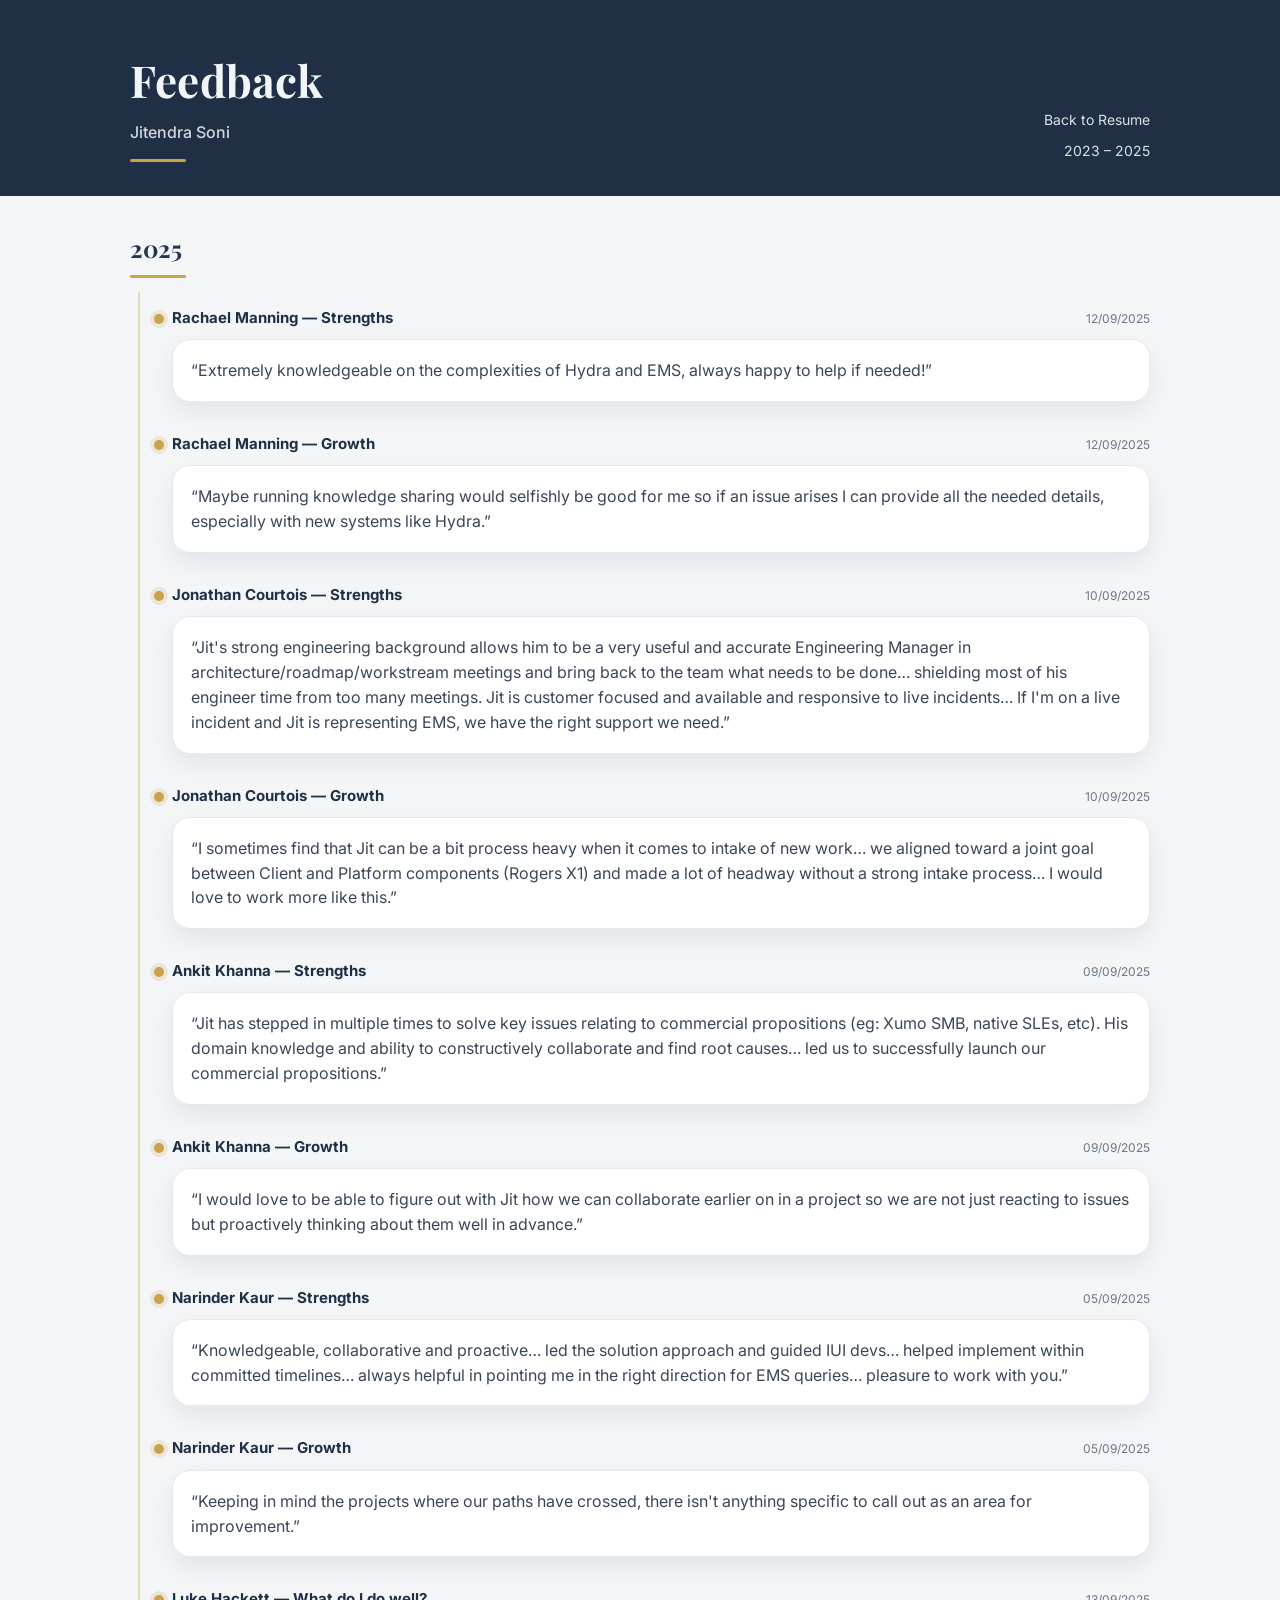
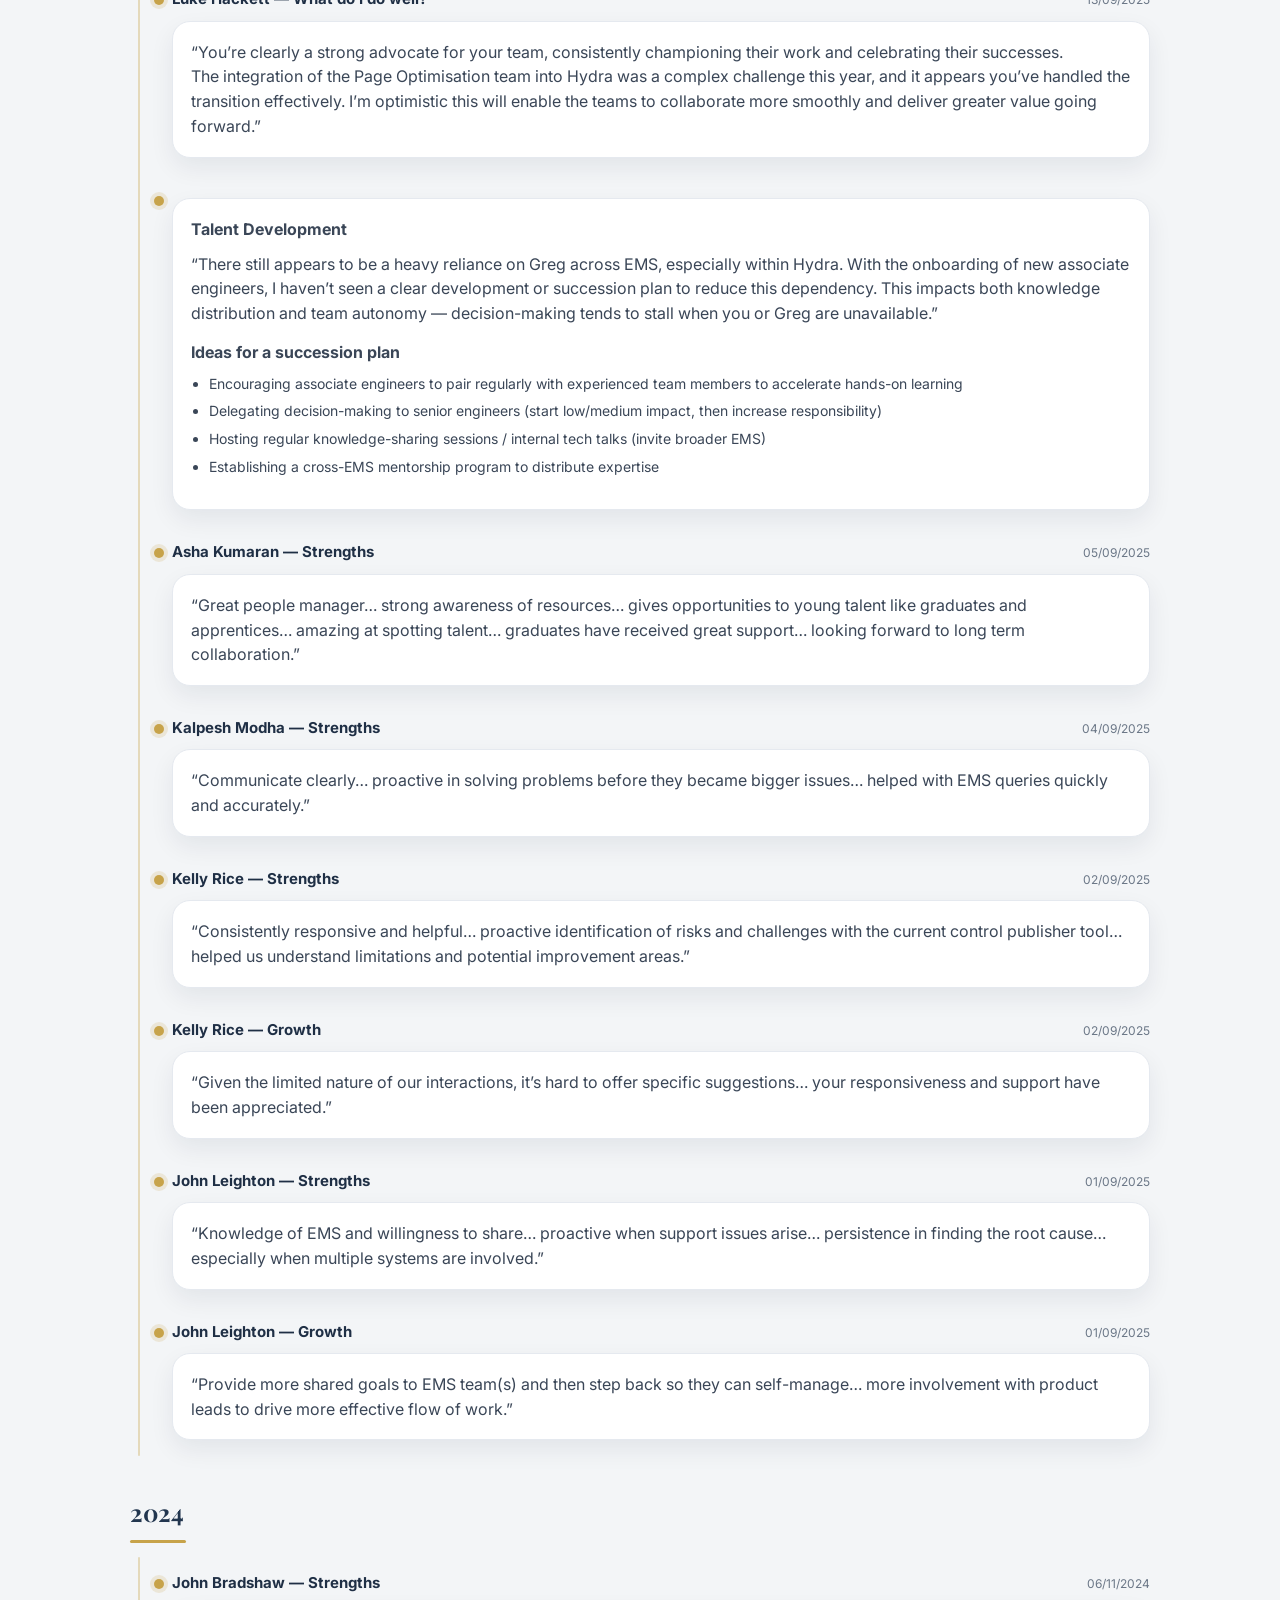
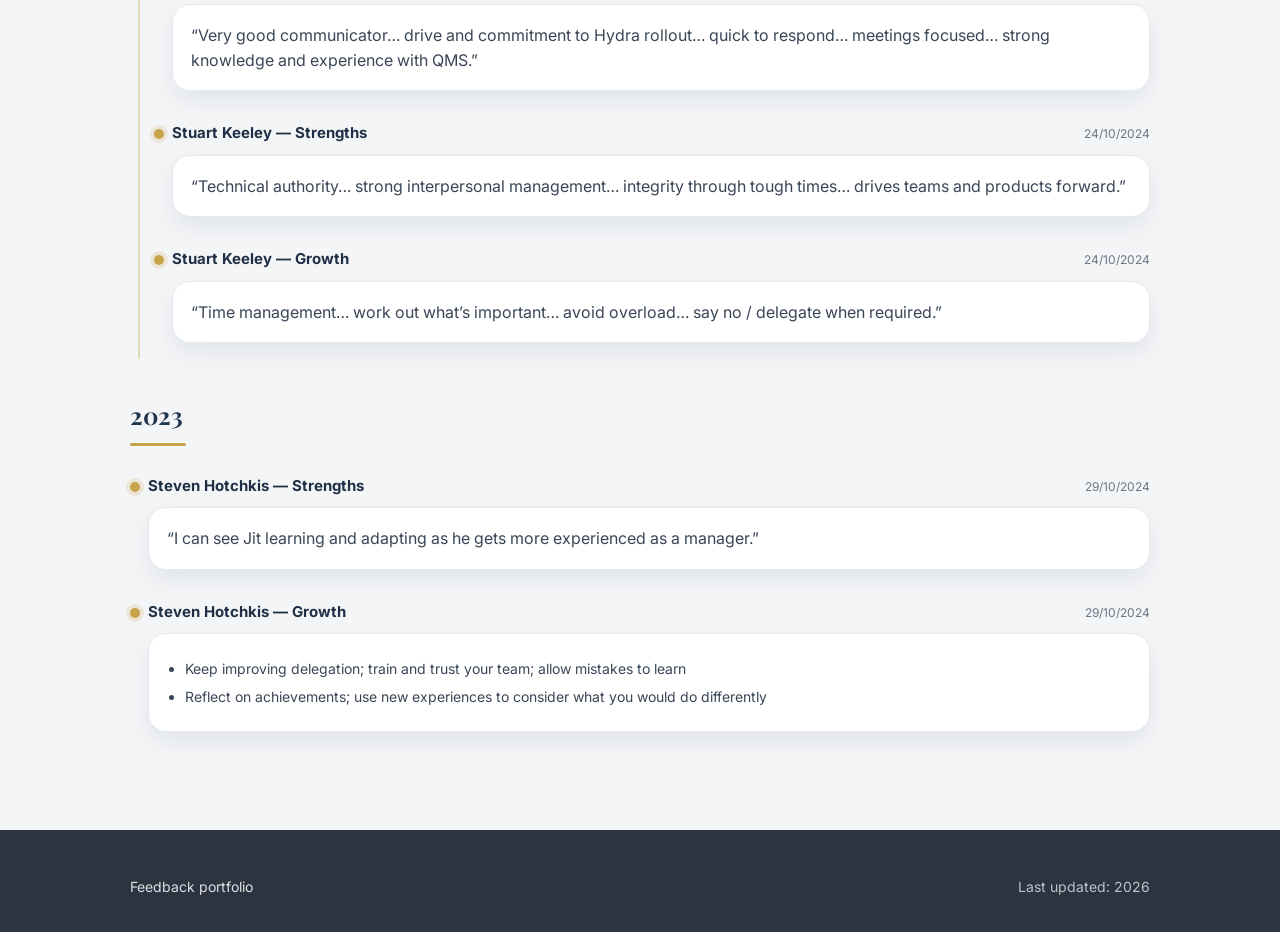
==== feedback.html @ 52304360 "added-feedbacks" ====
<!doctype html>
<html lang="en">
<head>
    <meta charset="UTF-8" />
    <meta name="viewport" content="width=device-width, initial-scale=1.0" />
    <title>Feedback — Jitendra Soni</title>

    <!-- Fonts (same as resume page) -->
    <link rel="preconnect" href="https://fonts.googleapis.com" />
    <link rel="preconnect" href="https://fonts.gstatic.com" crossorigin />
    <link
            href="https://fonts.googleapis.com/css2?family=Inter:wght@400;500;600;700&family=Playfair+Display:wght@600;700&display=swap"
            rel="stylesheet"
    />

    <link rel="stylesheet" href="./styles.css" />
</head>

<body>
<!-- Header -->
<header class="hero">
    <div class="container hero__inner">
        <div class="hero__title">
            <h1>Feedback</h1>
            <p class="hero__role">Jitendra Soni</p>
            <div class="accent-rule"></div>
        </div>

        <ul class="hero__meta">
            <li class="meta"><a href="./index.html">Back to Resume</a></li>
            <li class="meta">2023 – 2025</li>
        </ul>
    </div>
</header>

<main class="page">
    <div class="container">
        <!-- 2025 -->
        <section class="section">
            <div class="section__head">
                <h2>2025</h2>
                <div class="section__underline"></div>
            </div>

            <div class="timeline">

                <!-- Rachael Manning -->
                <article class="tl-item">
                    <div class="tl-marker"></div>
                    <div class="tl-content">
                        <div class="tl-row">
                            <h3>Rachael Manning — Strengths</h3>
                            <div class="tl-date">12/09/2025</div>
                        </div>

                        <div class="card" style="margin-top:10px;">
                            <p style="margin:0; color:#3a4657;">
                                “Extremely knowledgeable on the complexities of Hydra and EMS, always happy to help if needed!”
                            </p>
                        </div>
                    </div>
                </article>

                <article class="tl-item">
                    <div class="tl-marker"></div>
                    <div class="tl-content">
                        <div class="tl-row">
                            <h3>Rachael Manning — Growth</h3>
                            <div class="tl-date">12/09/2025</div>
                        </div>

                        <div class="card" style="margin-top:10px;">
                            <p style="margin:0; color:#3a4657;">
                                “Maybe running knowledge sharing would selfishly be good for me so if an issue arises I can provide all the needed details,
                                especially with new systems like Hydra.”
                            </p>
                        </div>
                    </div>
                </article>

                <!-- Jonathan Courtois -->
                <article class="tl-item">
                    <div class="tl-marker"></div>
                    <div class="tl-content">
                        <div class="tl-row">
                            <h3>Jonathan Courtois — Strengths</h3>
                            <div class="tl-date">10/09/2025</div>
                        </div>

                        <div class="card" style="margin-top:10px;">
                            <p style="margin:0; color:#3a4657;">
                                “Jit's strong engineering background allows him to be a very useful and accurate Engineering Manager in architecture/roadmap/workstream meetings
                                and bring back to the team what needs to be done… shielding most of his engineer time from too many meetings.
                                Jit is customer focused and available and responsive to live incidents… If I'm on a live incident and Jit is representing EMS,
                                we have the right support we need.”
                            </p>
                        </div>
                    </div>
                </article>

                <article class="tl-item">
                    <div class="tl-marker"></div>
                    <div class="tl-content">
                        <div class="tl-row">
                            <h3>Jonathan Courtois — Growth</h3>
                            <div class="tl-date">10/09/2025</div>
                        </div>

                        <div class="card" style="margin-top:10px;">
                            <p style="margin:0; color:#3a4657;">
                                “I sometimes find that Jit can be a bit process heavy when it comes to intake of new work…
                                we aligned toward a joint goal between Client and Platform components (Rogers X1) and made a lot of headway without a strong intake process…
                                I would love to work more like this.”
                            </p>
                        </div>
                    </div>
                </article>

                <!-- Ankit Khanna -->
                <article class="tl-item">
                    <div class="tl-marker"></div>
                    <div class="tl-content">
                        <div class="tl-row">
                            <h3>Ankit Khanna — Strengths</h3>
                            <div class="tl-date">09/09/2025</div>
                        </div>

                        <div class="card" style="margin-top:10px;">
                            <p style="margin:0; color:#3a4657;">
                                “Jit has stepped in multiple times to solve key issues relating to commercial propositions (eg: Xumo SMB, native SLEs, etc).
                                His domain knowledge and ability to constructively collaborate and find root causes… led us to successfully launch our commercial propositions.”
                            </p>
                        </div>
                    </div>
                </article>

                <article class="tl-item">
                    <div class="tl-marker"></div>
                    <div class="tl-content">
                        <div class="tl-row">
                            <h3>Ankit Khanna — Growth</h3>
                            <div class="tl-date">09/09/2025</div>
                        </div>

                        <div class="card" style="margin-top:10px;">
                            <p style="margin:0; color:#3a4657;">
                                “I would love to be able to figure out with Jit how we can collaborate earlier on in a project
                                so we are not just reacting to issues but proactively thinking about them well in advance.”
                            </p>
                        </div>
                    </div>
                </article>

                <!-- Narinder Kaur -->
                <article class="tl-item">
                    <div class="tl-marker"></div>
                    <div class="tl-content">
                        <div class="tl-row">
                            <h3>Narinder Kaur — Strengths</h3>
                            <div class="tl-date">05/09/2025</div>
                        </div>

                        <div class="card" style="margin-top:10px;">
                            <p style="margin:0; color:#3a4657;">
                                “Knowledgeable, collaborative and proactive… led the solution approach and guided IUI devs…
                                helped implement within committed timelines… always helpful in pointing me in the right direction for EMS queries…
                                pleasure to work with you.”
                            </p>
                        </div>
                    </div>
                </article>

                <article class="tl-item">
                    <div class="tl-marker"></div>
                    <div class="tl-content">
                        <div class="tl-row">
                            <h3>Narinder Kaur — Growth</h3>
                            <div class="tl-date">05/09/2025</div>
                        </div>

                        <div class="card" style="margin-top:10px;">
                            <p style="margin:0; color:#3a4657;">
                                “Keeping in mind the projects where our paths have crossed, there isn't anything specific to call out as an area for improvement.”
                            </p>
                        </div>
                    </div>
                </article>

                <!-- Luke Hackett - What do I do well -->
                <article class="tl-item">
                    <div class="tl-marker"></div>
                    <div class="tl-content">
                        <div class="tl-row">
                            <h3>Luke Hackett — What do I do well?</h3>
                            <div class="tl-date">13/09/2025</div>
                        </div>

                        <div class="card" style="margin-top:10px;">
                            <p style="margin:0; color:#3a4657;">
                                “You’re clearly a strong advocate for your team, consistently championing their work and celebrating their successes.
                                <br/>
                                The integration of the Page Optimisation team into Hydra was a complex challenge this year, and it appears you’ve handled
                                the transition effectively. I’m optimistic this will enable the teams to collaborate more smoothly and deliver greater value going forward.”
                            </p>
                        </div>
                    </div>
                </article>

                <!-- Luke Hackett - How can I get better -->
                <article class="tl-item">
                    <div class="tl-marker"></div>
                    <div class="tl-content">

                        <div class="card" style="margin-top:10px;">

                            <p style="margin:0 0 10px; color:#3a4657;"><strong>Talent Development</strong></p>
                            <p style="margin:0 0 14px; color:#3a4657;">
                                “There still appears to be a heavy reliance on Greg across EMS, especially within Hydra.
                                With the onboarding of new associate engineers, I haven’t seen a clear development or succession plan to reduce this dependency.
                                This impacts both knowledge distribution and team autonomy — decision-making tends to stall when you or Greg are unavailable.”
                            </p>

                            <p style="margin:0 0 8px; color:#3a4657;"><strong>Ideas for a succession plan</strong></p>
                            <ul class="bullets" style="margin-bottom:14px;">
                                <li>Encouraging associate engineers to pair regularly with experienced team members to accelerate hands-on learning</li>
                                <li>Delegating decision-making to senior engineers (start low/medium impact, then increase responsibility)</li>
                                <li>Hosting regular knowledge-sharing sessions / internal tech talks (invite broader EMS)</li>
                                <li>Establishing a cross-EMS mentorship program to distribute expertise</li>
                            </ul>
                        </div>
                    </div>
                </article>

                <!-- Asha Kumaran -->
                <article class="tl-item">
                    <div class="tl-marker"></div>
                    <div class="tl-content">
                        <div class="tl-row">
                            <h3>Asha Kumaran — Strengths</h3>
                            <div class="tl-date">05/09/2025</div>
                        </div>

                        <div class="card" style="margin-top:10px;">
                            <p style="margin:0; color:#3a4657;">
                                “Great people manager… strong awareness of resources… gives opportunities to young talent like graduates and apprentices…
                                amazing at spotting talent… graduates have received great support… looking forward to long term collaboration.”
                            </p>
                        </div>
                    </div>
                </article>

                <!-- Kalpesh Modha -->
                <article class="tl-item">
                    <div class="tl-marker"></div>
                    <div class="tl-content">
                        <div class="tl-row">
                            <h3>Kalpesh Modha — Strengths</h3>
                            <div class="tl-date">04/09/2025</div>
                        </div>

                        <div class="card" style="margin-top:10px;">
                            <p style="margin:0; color:#3a4657;">
                                “Communicate clearly… proactive in solving problems before they became bigger issues…
                                helped with EMS queries quickly and accurately.”
                            </p>
                        </div>
                    </div>
                </article>

                <!-- Kelly Rice -->
                <article class="tl-item">
                    <div class="tl-marker"></div>
                    <div class="tl-content">
                        <div class="tl-row">
                            <h3>Kelly Rice — Strengths</h3>
                            <div class="tl-date">02/09/2025</div>
                        </div>

                        <div class="card" style="margin-top:10px;">
                            <p style="margin:0; color:#3a4657;">
                                “Consistently responsive and helpful… proactive identification of risks and challenges with the current control publisher tool…
                                helped us understand limitations and potential improvement areas.”
                            </p>
                        </div>
                    </div>
                </article>

                <article class="tl-item">
                    <div class="tl-marker"></div>
                    <div class="tl-content">
                        <div class="tl-row">
                            <h3>Kelly Rice — Growth</h3>
                            <div class="tl-date">02/09/2025</div>
                        </div>

                        <div class="card" style="margin-top:10px;">
                            <p style="margin:0; color:#3a4657;">
                                “Given the limited nature of our interactions, it’s hard to offer specific suggestions… your responsiveness and support have been appreciated.”
                            </p>
                        </div>
                    </div>
                </article>

                <!-- John Leighton -->
                <article class="tl-item">
                    <div class="tl-marker"></div>
                    <div class="tl-content">
                        <div class="tl-row">
                            <h3>John Leighton — Strengths</h3>
                            <div class="tl-date">01/09/2025</div>
                        </div>

                        <div class="card" style="margin-top:10px;">
                            <p style="margin:0; color:#3a4657;">
                                “Knowledge of EMS and willingness to share… proactive when support issues arise…
                                persistence in finding the root cause… especially when multiple systems are involved.”
                            </p>
                        </div>
                    </div>
                </article>

                <article class="tl-item">
                    <div class="tl-marker"></div>
                    <div class="tl-content">
                        <div class="tl-row">
                            <h3>John Leighton — Growth</h3>
                            <div class="tl-date">01/09/2025</div>
                        </div>

                        <div class="card" style="margin-top:10px;">
                            <p style="margin:0; color:#3a4657;">
                                “Provide more shared goals to EMS team(s) and then step back so they can self-manage…
                                more involvement with product leads to drive more effective flow of work.”
                            </p>
                        </div>
                    </div>
                </article>

            </div>
        </section>

        <!-- 2024 -->
        <section class="section">
            <div class="section__head">
                <h2>2024</h2>
                <div class="section__underline"></div>
            </div>

            <div class="timeline">

                <!-- John Bradshaw -->
                <article class="tl-item">
                    <div class="tl-marker"></div>
                    <div class="tl-content">
                        <div class="tl-row">
                            <h3>John Bradshaw — Strengths</h3>
                            <div class="tl-date">06/11/2024</div>
                        </div>

                        <div class="card" style="margin-top:10px;">
                            <p style="margin:0; color:#3a4657;">
                                “Very good communicator… drive and commitment to Hydra rollout… quick to respond…
                                meetings focused… strong knowledge and experience with QMS.”
                            </p>
                        </div>
                    </div>
                </article>

                <!-- Stuart Keeley -->
                <article class="tl-item">
                    <div class="tl-marker"></div>
                    <div class="tl-content">
                        <div class="tl-row">
                            <h3>Stuart Keeley — Strengths</h3>
                            <div class="tl-date">24/10/2024</div>
                        </div>

                        <div class="card" style="margin-top:10px;">
                            <p style="margin:0; color:#3a4657;">
                                “Technical authority… strong interpersonal management… integrity through tough times… drives teams and products forward.”
                            </p>
                        </div>
                    </div>
                </article>

                <article class="tl-item">
                    <div class="tl-marker"></div>
                    <div class="tl-content">
                        <div class="tl-row">
                            <h3>Stuart Keeley — Growth</h3>
                            <div class="tl-date">24/10/2024</div>
                        </div>

                        <div class="card" style="margin-top:10px;">
                            <p style="margin:0; color:#3a4657;">
                                “Time management… work out what’s important… avoid overload… say no / delegate when required.”
                            </p>
                        </div>
                    </div>
                </article>

            </div>
        </section>

        <!-- 2023 -->
        <section class="section">
            <div class="section__head">
                <h2>2023</h2>
                <div class="section__underline"></div>
            </div>

                <article class="tl-item">
                    <div class="tl-marker"></div>
                    <div class="tl-content">
                        <div class="tl-row">
                            <h3>Steven Hotchkis — Strengths</h3>
                            <div class="tl-date">29/10/2024</div>
                        </div>

                        <div class="card" style="margin-top:10px;">
                            <p style="margin:0; color:#3a4657;">
                                “I can see Jit learning and adapting as he gets more experienced as a manager.”
                            </p>
                        </div>
                    </div>
                </article>

                <article class="tl-item">
                    <div class="tl-marker"></div>
                    <div class="tl-content">
                        <div class="tl-row">
                            <h3>Steven Hotchkis — Growth</h3>
                            <div class="tl-date">29/10/2024</div>
                        </div>

                        <div class="card" style="margin-top:10px;">
                            <ul class="bullets" style="margin:0;">
                                <li>Keep improving delegation; train and trust your team; allow mistakes to learn</li>
                                <li>Reflect on achievements; use new experiences to consider what you would do differently</li>
                            </ul>
                        </div>
                    </div>
                </article>

            </div>
        </section>

    </div>
</main>

<footer class="footer">
    <div class="container footer__inner">
        <div>Feedback portfolio</div>
        <div class="footer__muted">Last updated: 2026</div>
    </div>
</footer>
</body>
</html>
---- styles.css ----
/* ----------------------------
   Theme (match screenshot vibe)
----------------------------- */
:root{
  --navy: #1f2f45;        /* header */
  --navy-2: #22364f;
  --gold: #c7a34a;        /* accent */
  --gold-2: #b8913f;

  --bg: #f3f5f7;          /* page background */
  --card: #ffffff;
  --text: #1a2433;
  --muted: #6b7787;
  --border: #e5e9ef;
  --shadow: 0 10px 24px rgba(20, 35, 55, 0.07);

  --radius: 14px;
  --radius-2: 18px;

  --max: 1020px;
}

*{ box-sizing: border-box; }
html, body{ height: 100%; }

body{
  margin: 0;
  font-family: Inter, system-ui, -apple-system, Segoe UI, Roboto, Arial, sans-serif;
  color: var(--text);
  background: var(--bg);
  line-height: 1.55;
}

a{ color: inherit; text-decoration: none; }
a:hover{ text-decoration: underline; }

.container{
  width: min(var(--max), calc(100% - 40px));
  margin: 0 auto;
}

/* ----------------------------
   Header
----------------------------- */
.hero{
  background: var(--navy);
  color: #f2f5f8;
  padding: 46px 0 34px;
}

.hero__inner{
  display: grid;
  grid-template-columns: 1fr auto;
  gap: 28px;
  align-items: end;
}

.hero__title h1{
  margin: 0 0 6px;
  font-family: "Playfair Display", serif;
  font-weight: 700;
  letter-spacing: 0.2px;
  font-size: clamp(32px, 4vw, 44px);
}

.hero__role{
  margin: 0;
  font-weight: 500;
  color: rgba(242,245,248,0.85);
}

.accent-rule{
  margin-top: 14px;
  width: 56px;
  height: 3px;
  border-radius: 999px;
  background: var(--gold);
}

.hero__meta{
  list-style: none;
  padding: 0;
  margin: 0;
  display: grid;
  gap: 10px;
  font-size: 14px;
  justify-items: end;
}

.meta{
  display: inline-flex;
  align-items: center;
  gap: 10px;
  color: rgba(242,245,248,0.9);
}

.meta__icon{
  width: 18px;
  height: 18px;
  display: inline-flex;
  align-items: center;
  justify-content: center;
  opacity: 0.95;
}

.meta__icon svg{
  width: 18px;
  height: 18px;
  fill: rgba(242,245,248,0.9);
}

/* ----------------------------
   Page + sections
----------------------------- */
.page{
  padding: 34px 0 44px;
}

.section{
  margin: 0 0 38px;
}

.section__head{
  margin: 0 0 14px;
}

.section__head h2{
  font-family: "Playfair Display", serif;
  font-size: 24px;
  margin: 0 0 8px;
  color: var(--navy-2);
}

.section__underline{
  width: 56px;
  height: 3px;
  border-radius: 999px;
  background: var(--gold);
}

/* ----------------------------
   Cards in sections
----------------------------- */
.card{
  background: var(--card);
  border: 1px solid var(--border);
  border-radius: var(--radius-2);
  box-shadow: var(--shadow);
  padding: 18px 18px;
}

.card--profile{
  padding: 20px;
}

.card__title{
  margin: 0 0 12px;
  font-size: 14px;
  text-transform: uppercase;
  letter-spacing: .08em;
  color: var(--navy-2);
}

.prose p{
  margin: 0 0 12px;
  color: #2a3444;
}
.prose p:last-child{ margin-bottom: 0; }

.profile__highlights{
  display: grid;
  grid-template-columns: 1fr 1fr;
  gap: 12px 18px;
  margin-top: 16px;
}

.highlight{
  background: #f7f8fa;
  border: 1px solid #eef1f5;
  border-radius: 12px;
  padding: 12px 12px;
  display: flex;
  gap: 10px;
  align-items: flex-start;
  color: #344154;
}

.dot{
  width: 8px;
  height: 8px;
  background: var(--gold);
  border-radius: 999px;
  margin-top: 6px;
  flex: 0 0 auto;
}

.subhead{
  font-weight: 700;
  letter-spacing: .08em;
  font-size: 12px;
  color: var(--navy-2);
  margin: 10px 0 8px;
}

/* ----------------------------
   Timeline (matches left line + dots)
----------------------------- */
.timeline{
  position: relative;
  padding-left: 24px;
  margin-top: 6px;
}

.timeline::before{
  content: "";
  position: absolute;
  left: 8px;
  top: 0;
  bottom: 0;
  width: 2px;
  background: rgba(199,163,74,0.35);
  border-radius: 999px;
}

.tl-item{
  position: relative;
  padding: 14px 0 16px;
}

.tl-marker{
  position: absolute;
  left: 0px;
  top: 22px;
  width: 10px;
  height: 10px;
  border-radius: 999px;
  background: var(--gold);
  box-shadow: 0 0 0 4px rgba(199,163,74,0.18);
}

.tl-content{
  padding-left: 18px;
}

.tl-row{
  display: grid;
  grid-template-columns: 1fr auto;
  gap: 12px;
  align-items: baseline;
}

.tl-row h3{
  margin: 0;
  font-size: 15px;
  color: #1f2f45;
}

.tl-date{
  font-size: 12px;
  color: var(--muted);
  white-space: nowrap;
}

.tl-desc{
  margin: 8px 0 10px;
  color: #3a4657;
  font-size: 14px;
}

.bullets{
  margin: 0;
  padding-left: 18px;
  color: #3a4657;
  font-size: 14px;
}

.bullets li{ margin: 6px 0; }

.timeline--compact .tl-item{
  padding: 12px 0 14px;
}

/* ----------------------------
   Skills pills
----------------------------- */
.grid-2{
  display: grid;
  grid-template-columns: 1fr 1fr;
  gap: 18px;
}

.pills{
  display: flex;
  flex-wrap: wrap;
  gap: 10px;
}

.pill{
  display: inline-flex;
  align-items: center;
  padding: 7px 10px;
  border-radius: 999px;
  background: rgba(199,163,74,0.18);
  border: 1px solid rgba(199,163,74,0.25);
  color: #57431a;
  font-size: 12px;
  font-weight: 600;
}

.pills--light .pill{
  background: #fbfbfc;
  border: 1px solid var(--border);
  color: #425065;
  font-weight: 600;
}

.pill--outline{
  background: transparent !important;
}

/* ----------------------------
   Education / Awards mini header
----------------------------- */
.minihead{
  display: flex;
  align-items: center;
  gap: 10px;
  margin-bottom: 10px;
}

.minihead__icon{
  width: 34px;
  height: 34px;
  border-radius: 12px;
  background: #f7f8fa;
  border: 1px solid #eef1f5;
  display: inline-flex;
  align-items: center;
  justify-content: center;
}

.minihead__icon svg{
  width: 18px;
  height: 18px;
  fill: var(--navy-2);
  opacity: 0.9;
}

.minihead__label{
  font-size: 12px;
  letter-spacing: .08em;
  font-weight: 800;
  text-transform: uppercase;
  color: var(--navy-2);
}

.kv__k{
  font-weight: 700;
  color: #1f2f45;
  margin: 4px 0;
}

.kv__v{
  color: var(--muted);
  font-size: 13px;
  margin: 2px 0;
}

/* ----------------------------
   Certifications bar
----------------------------- */
.card--certs{
  margin-top: 18px;
}

/* ----------------------------
   Footer (dark band)
----------------------------- */
.footer{
  background: #2b3440;
  color: rgba(255,255,255,0.85);
  /* Match header band size more closely */
  padding: 46px 0 34px;
}

.footer__inner{
  display: flex;
  align-items: center;
  justify-content: space-between;
  gap: 12px;
  /* Align with header meta sizing */
  font-size: 14px;
}

.footer__muted{
  color: rgba(255,255,255,0.7);
}

@media (max-width: 860px){
  .hero__inner{
    grid-template-columns: 1fr;
    align-items: start;
  }
  .hero__meta{
    justify-items: start;
  }
  .profile__highlights{
    grid-template-columns: 1fr;
  }
  .grid-2{
    grid-template-columns: 1fr;
  }
  .tl-row{
    grid-template-columns: 1fr;
  }
  .tl-date{
    white-space: normal;
  }

  .footer__inner{
    flex-direction: column;
    align-items: flex-start;
  }
}

@media print{
  body{ background: white; }
  .hero{ padding: 22px 0; }
  /* Keep footer proportional in print as well */
  .footer{ padding: 22px 0; }
  .card{ box-shadow: none; }
  a{ text-decoration: none; }
}
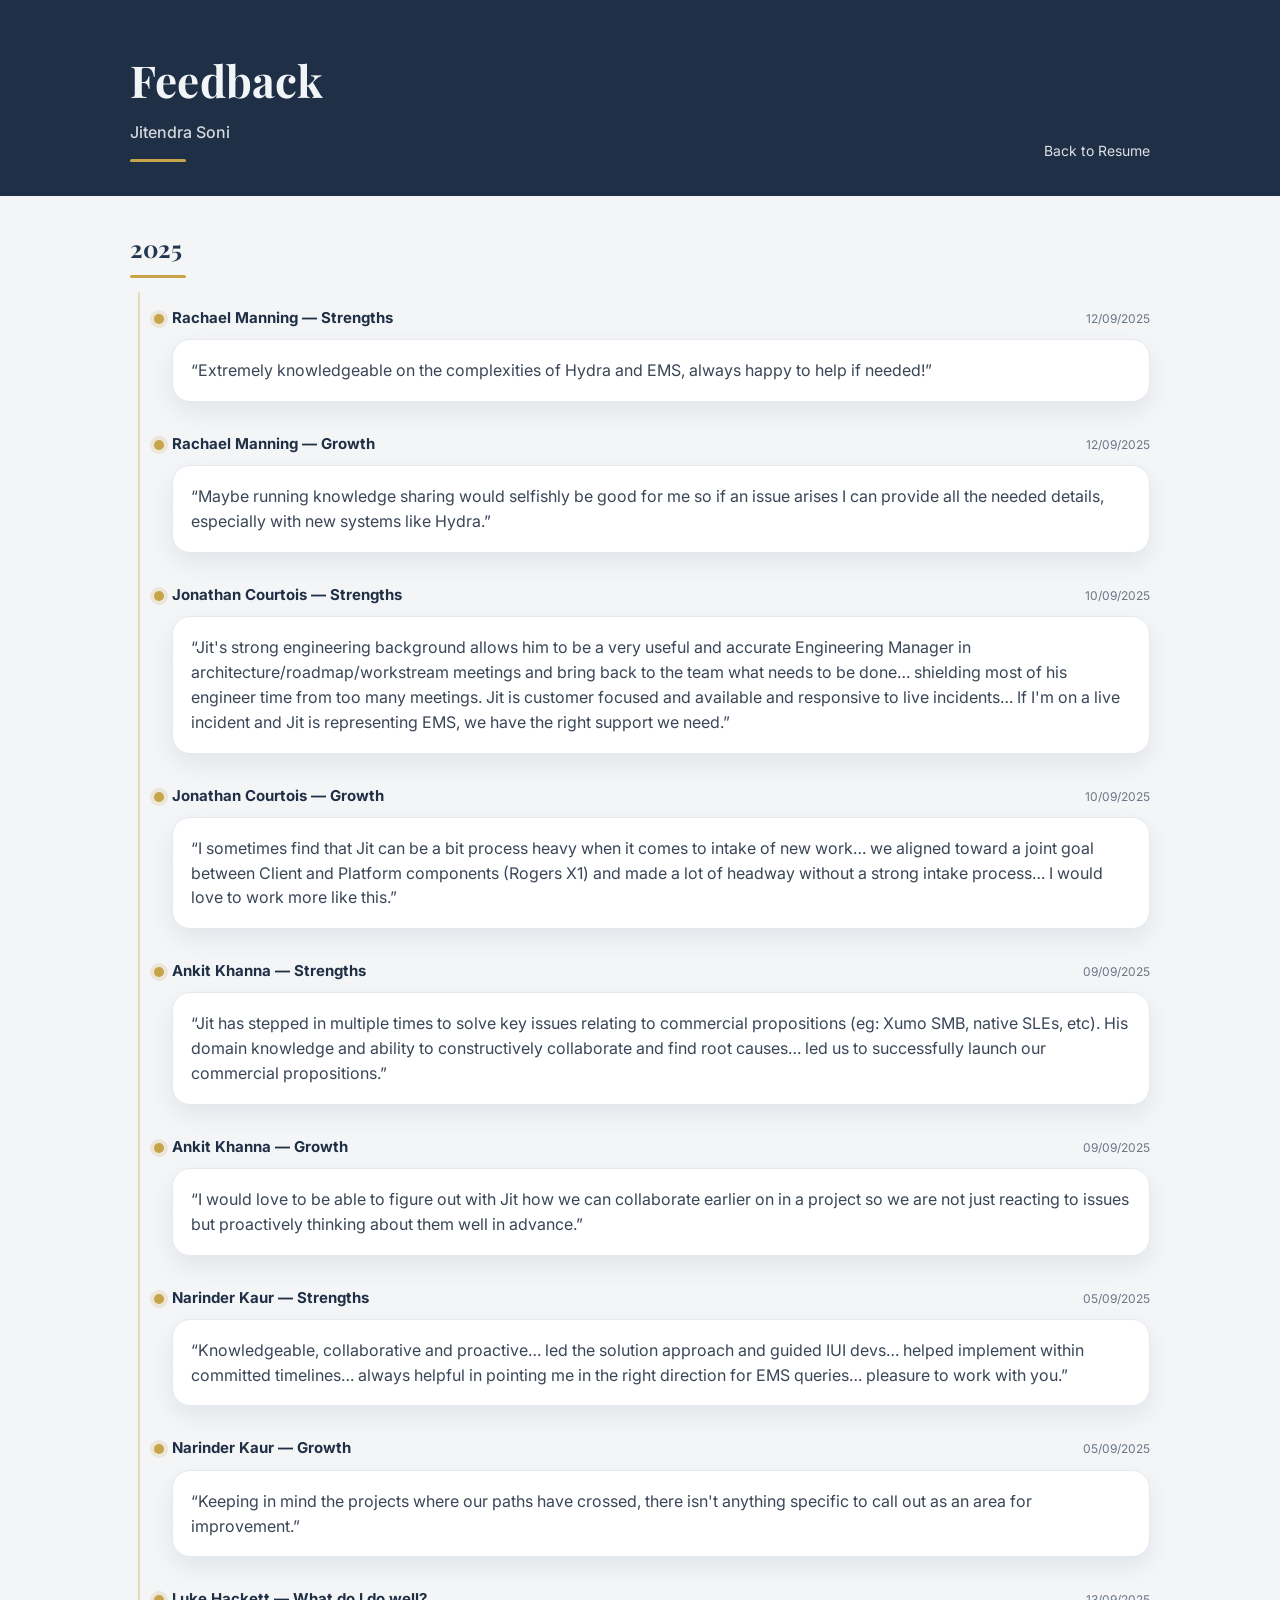
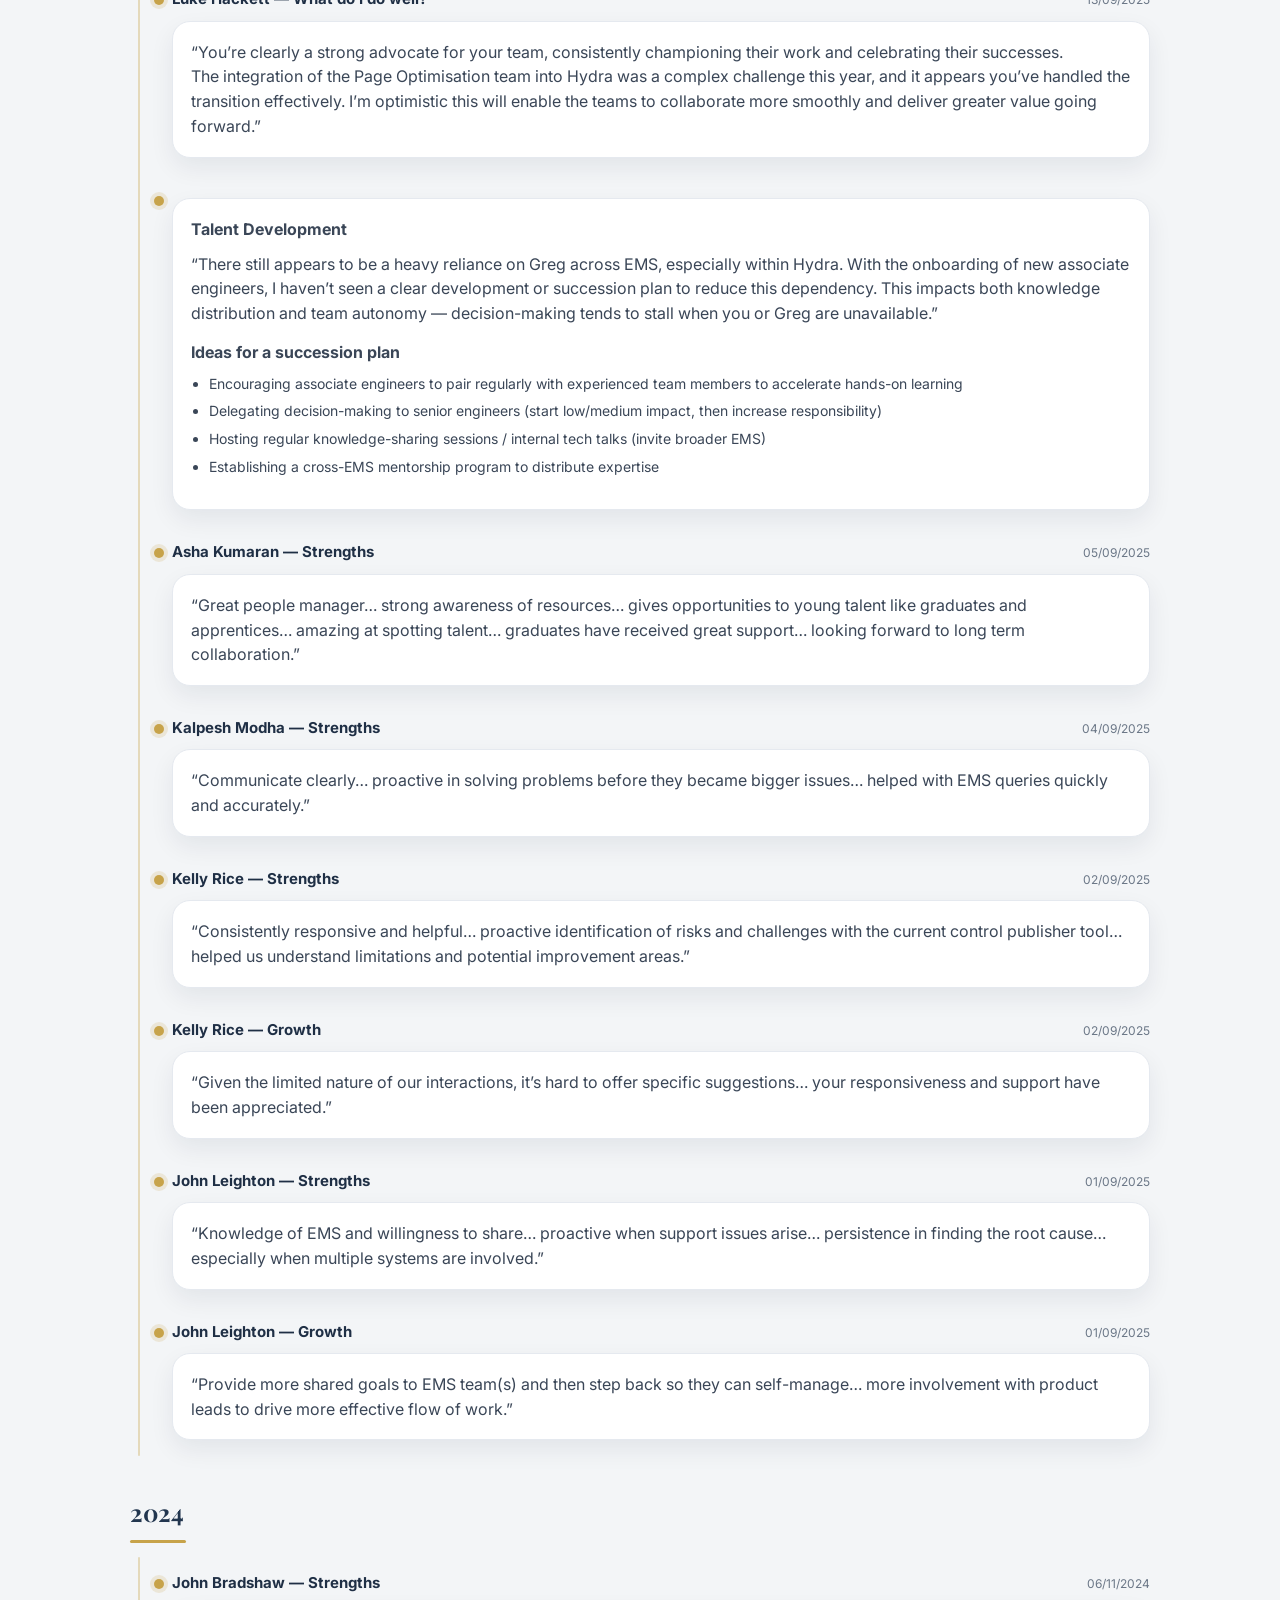
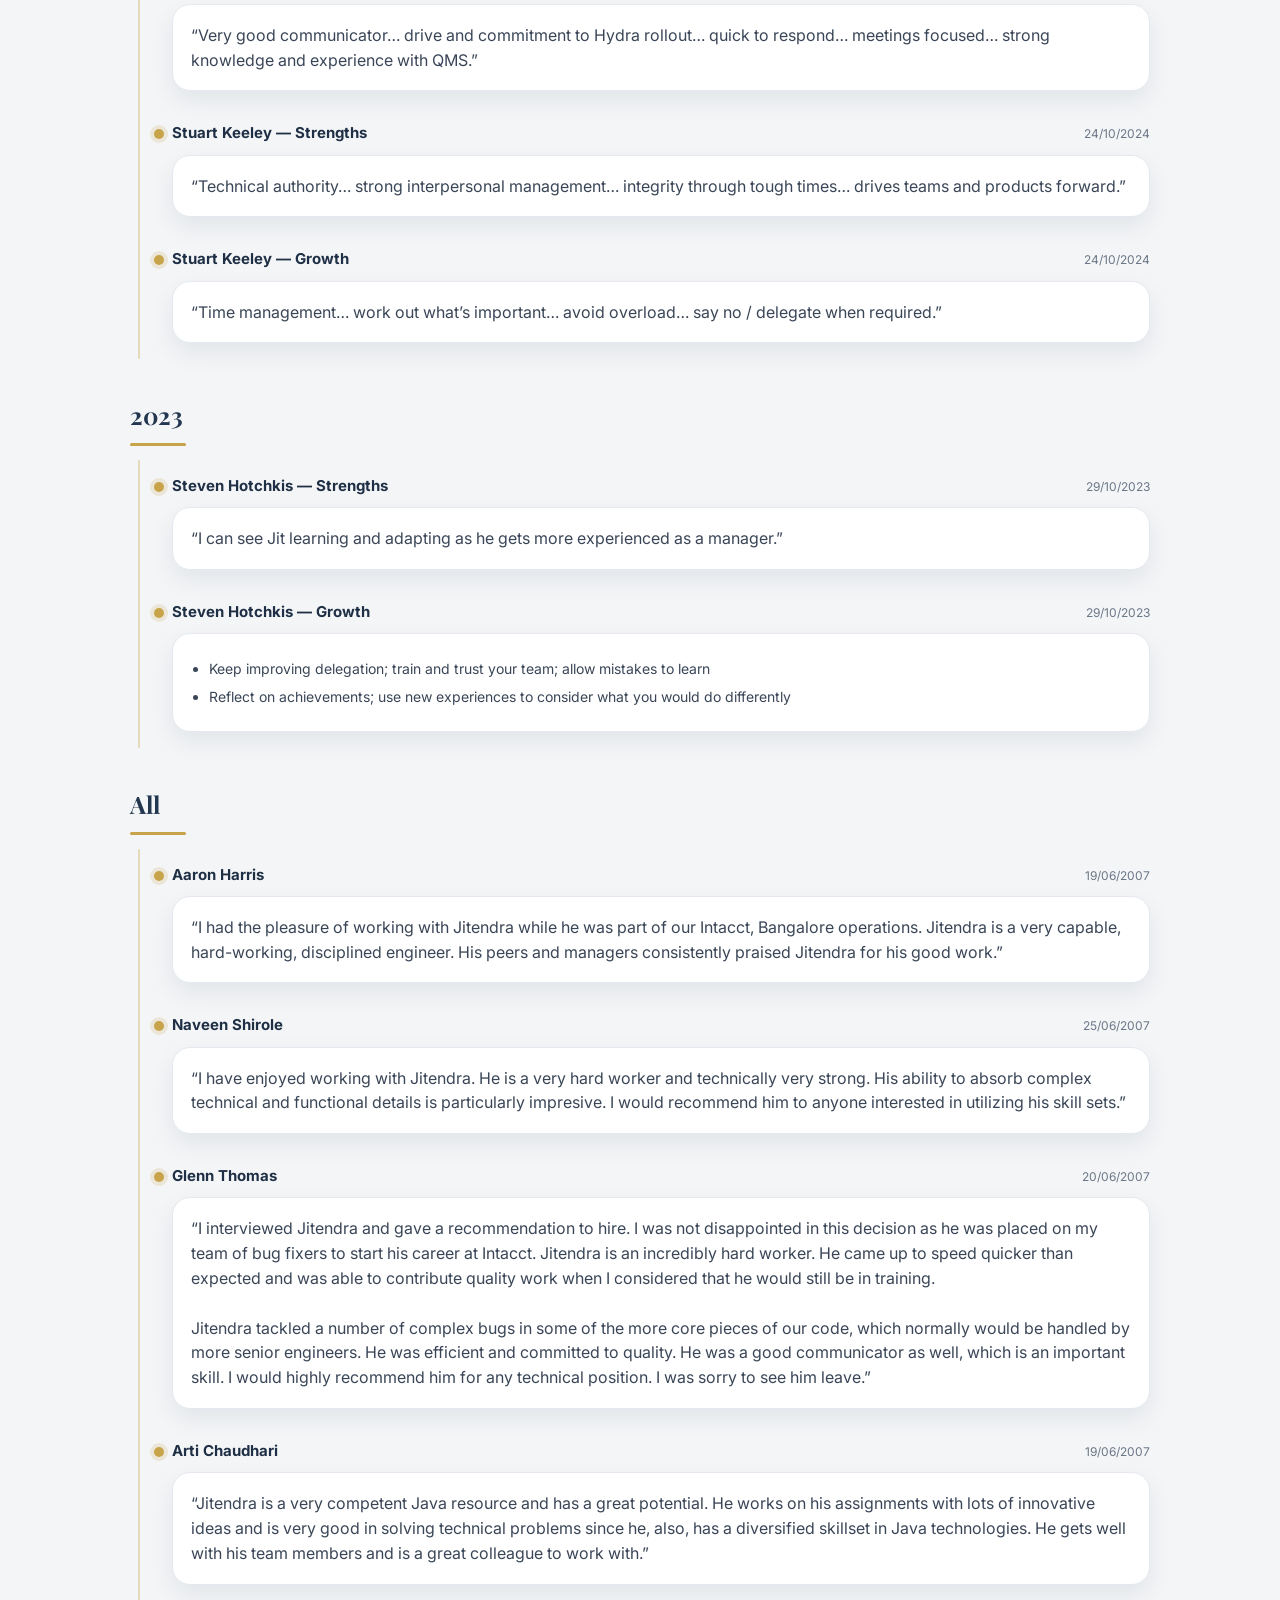
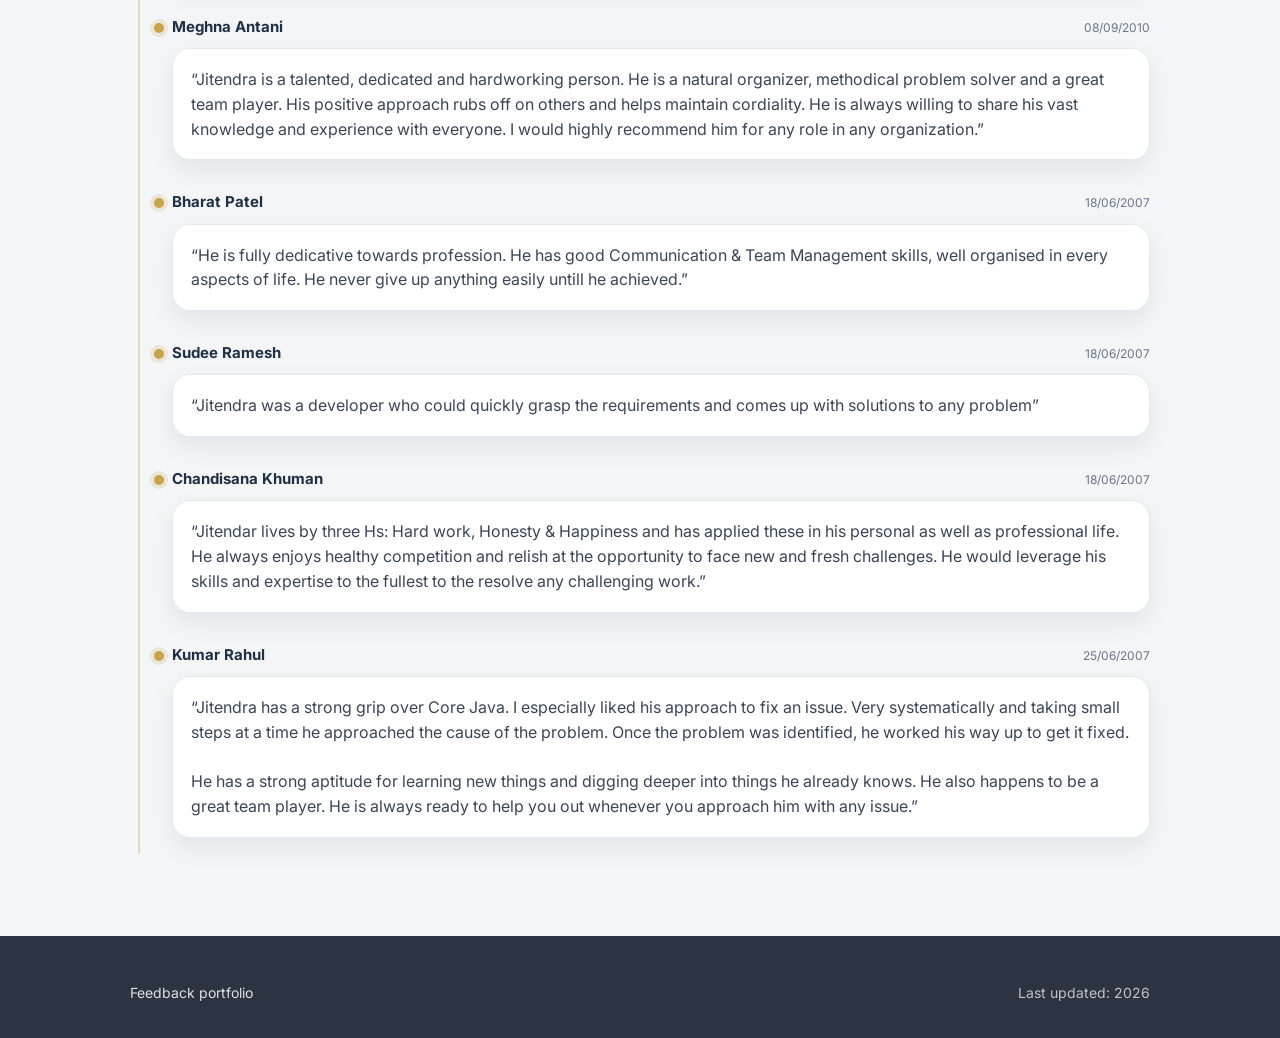
==== commit a9a6f3ab: "updated feedbacks, added windfinder" ====
--- a/feedback.html
+++ b/feedback.html
@@ -28,7 +28,6 @@
 
         <ul class="hero__meta">
             <li class="meta"><a href="./index.html">Back to Resume</a></li>
-            <li class="meta">2023 – 2025</li>
         </ul>
     </div>
 </header>
@@ -409,12 +408,13 @@
                 <div class="section__underline"></div>
             </div>
 
+            <div class="timeline">
                 <article class="tl-item">
                     <div class="tl-marker"></div>
                     <div class="tl-content">
                         <div class="tl-row">
                             <h3>Steven Hotchkis — Strengths</h3>
-                            <div class="tl-date">29/10/2024</div>
+                            <div class="tl-date">29/10/2023</div>
                         </div>
 
                         <div class="card" style="margin-top:10px;">
@@ -430,7 +430,7 @@
                     <div class="tl-content">
                         <div class="tl-row">
                             <h3>Steven Hotchkis — Growth</h3>
-                            <div class="tl-date">29/10/2024</div>
+                            <div class="tl-date">29/10/2023</div>
                         </div>
 
                         <div class="card" style="margin-top:10px;">
@@ -438,6 +438,156 @@
                                 <li>Keep improving delegation; train and trust your team; allow mistakes to learn</li>
                                 <li>Reflect on achievements; use new experiences to consider what you would do differently</li>
                             </ul>
+                        </div>
+                    </div>
+                </article>
+            </div>
+        </section>
+
+        <!-- All -->
+        <section class="section">
+            <div class="section__head">
+                <h2>All</h2>
+                <div class="section__underline"></div>
+            </div>
+
+            <div class="timeline">
+
+                <article class="tl-item">
+                    <div class="tl-marker"></div>
+                    <div class="tl-content">
+                        <div class="tl-row">
+                            <h3>Aaron Harris</h3>
+                            <div class="tl-date">19/06/2007</div>
+                        </div>
+                        <div class="card" style="margin-top:10px;">
+                            <p style="margin:0; color:#3a4657;">
+                                “I had the pleasure of working with Jitendra while he was part of our Intacct, Bangalore operations. Jitendra is a very capable, hard-working, disciplined engineer. His peers and managers consistently praised Jitendra for his good work.”
+                            </p>
+                        </div>
+                    </div>
+                </article>
+
+                <article class="tl-item">
+                    <div class="tl-marker"></div>
+                    <div class="tl-content">
+                        <div class="tl-row">
+                            <h3>Naveen Shirole</h3>
+                            <div class="tl-date">25/06/2007</div>
+                        </div>
+                        <div class="card" style="margin-top:10px;">
+                            <p style="margin:0; color:#3a4657;">
+                                “I have enjoyed working with Jitendra. He is a very hard worker and technically very strong. His ability to absorb complex technical and functional details is particularly impresive. I would recommend him to anyone interested in utilizing his skill sets.”
+                            </p>
+                        </div>
+                    </div>
+                </article>
+
+                <article class="tl-item">
+                    <div class="tl-marker"></div>
+                    <div class="tl-content">
+                        <div class="tl-row">
+                            <h3>Glenn Thomas</h3>
+                            <div class="tl-date">20/06/2007</div>
+                        </div>
+                        <div class="card" style="margin-top:10px;">
+                            <p style="margin:0; color:#3a4657;">
+                                “I interviewed Jitendra and gave a recommendation to hire. I was not disappointed in this decision as he was placed on my team of bug fixers to start his career at Intacct. Jitendra is an incredibly hard worker. He came up to speed quicker than expected and was able to contribute quality work when I considered that he would still be in training.
+                                <br/><br/>
+                                Jitendra tackled a number of complex bugs in some of the more core pieces of our code, which normally would be handled by more senior engineers. He was efficient and committed to quality. He was a good communicator as well, which is an important skill. I would highly recommend him for any technical position. I was sorry to see him leave.”
+                            </p>
+                        </div>
+                    </div>
+                </article>
+
+                <article class="tl-item">
+                    <div class="tl-marker"></div>
+                    <div class="tl-content">
+                        <div class="tl-row">
+                            <h3>Arti Chaudhari</h3>
+                            <div class="tl-date">19/06/2007</div>
+                        </div>
+                        <div class="card" style="margin-top:10px;">
+                            <p style="margin:0; color:#3a4657;">
+                                “Jitendra is a very competent Java resource and has a great potential. He works on his assignments with lots of innovative ideas and is very good in solving technical problems since he, also, has a diversified skillset in Java technologies. He gets well with his team members and is a great colleague to work with.”
+                            </p>
+                        </div>
+                    </div>
+                </article>
+
+                <article class="tl-item">
+                    <div class="tl-marker"></div>
+                    <div class="tl-content">
+                        <div class="tl-row">
+                            <h3>Meghna Antani</h3>
+                            <div class="tl-date">08/09/2010</div>
+                        </div>
+                        <div class="card" style="margin-top:10px;">
+                            <p style="margin:0; color:#3a4657;">
+                                “Jitendra is a talented, dedicated and hardworking person. He is a natural organizer, methodical problem solver and a great team player. His positive approach rubs off on others and helps maintain cordiality. He is always willing to share his vast knowledge and experience with everyone. I would highly recommend him for any role in any organization.”
+                            </p>
+                        </div>
+                    </div>
+                </article>
+
+                <article class="tl-item">
+                    <div class="tl-marker"></div>
+                    <div class="tl-content">
+                        <div class="tl-row">
+                            <h3>Bharat Patel</h3>
+                            <div class="tl-date">18/06/2007</div>
+                        </div>
+                        <div class="card" style="margin-top:10px;">
+                            <p style="margin:0; color:#3a4657;">
+                                “He is fully dedicative towards profession. He has good Communication & Team Management skills, well organised in every aspects of life. He never give up anything easily untill he achieved.”
+                            </p>
+                        </div>
+                    </div>
+                </article>
+
+                <article class="tl-item">
+                    <div class="tl-marker"></div>
+                    <div class="tl-content">
+                        <div class="tl-row">
+                            <h3>Sudee Ramesh</h3>
+                            <div class="tl-date">18/06/2007</div>
+                        </div>
+                        <div class="card" style="margin-top:10px;">
+                            <p style="margin:0; color:#3a4657;">
+                                “Jitendra was a developer who could quickly grasp the requirements and comes up with solutions to any problem”
+                            </p>
+                        </div>
+                    </div>
+                </article>
+
+                <article class="tl-item">
+                    <div class="tl-marker"></div>
+                    <div class="tl-content">
+                        <div class="tl-row">
+                            <h3>Chandisana Khuman</h3>
+                            <div class="tl-date">18/06/2007</div>
+                        </div>
+                        <div class="card" style="margin-top:10px;">
+                            <p style="margin:0; color:#3a4657;">
+                                “Jitendar lives by three Hs: Hard work, Honesty & Happiness and has applied these in his personal as well as professional life. He always enjoys healthy competition and relish at the opportunity to face new and fresh challenges. He would leverage his skills and expertise to the fullest to the resolve any challenging work.”
+                            </p>
+                        </div>
+                    </div>
+                </article>
+
+                <article class="tl-item">
+                    <div class="tl-marker"></div>
+                    <div class="tl-content">
+                        <div class="tl-row">
+                            <h3>Kumar Rahul</h3>
+                            <div class="tl-date">25/06/2007</div>
+                        </div>
+                        <div class="card" style="margin-top:10px;">
+                            <p style="margin:0; color:#3a4657;">
+                                “Jitendra has a strong grip over Core Java. I especially liked his approach to fix an issue. Very systematically and taking small steps at a time he approached the cause of the problem. Once the problem was identified, he worked his way up to get it fixed.
+                                <br/><br/>
+                                He has a strong aptitude for learning new things and digging deeper into things he already knows. He also happens to be a great team player. He is always ready to help you out whenever you approach him with any issue.”
+                            </p>
                         </div>
                     </div>
                 </article>
@@ -456,4 +606,3 @@
 </footer>
 </body>
 </html>
-
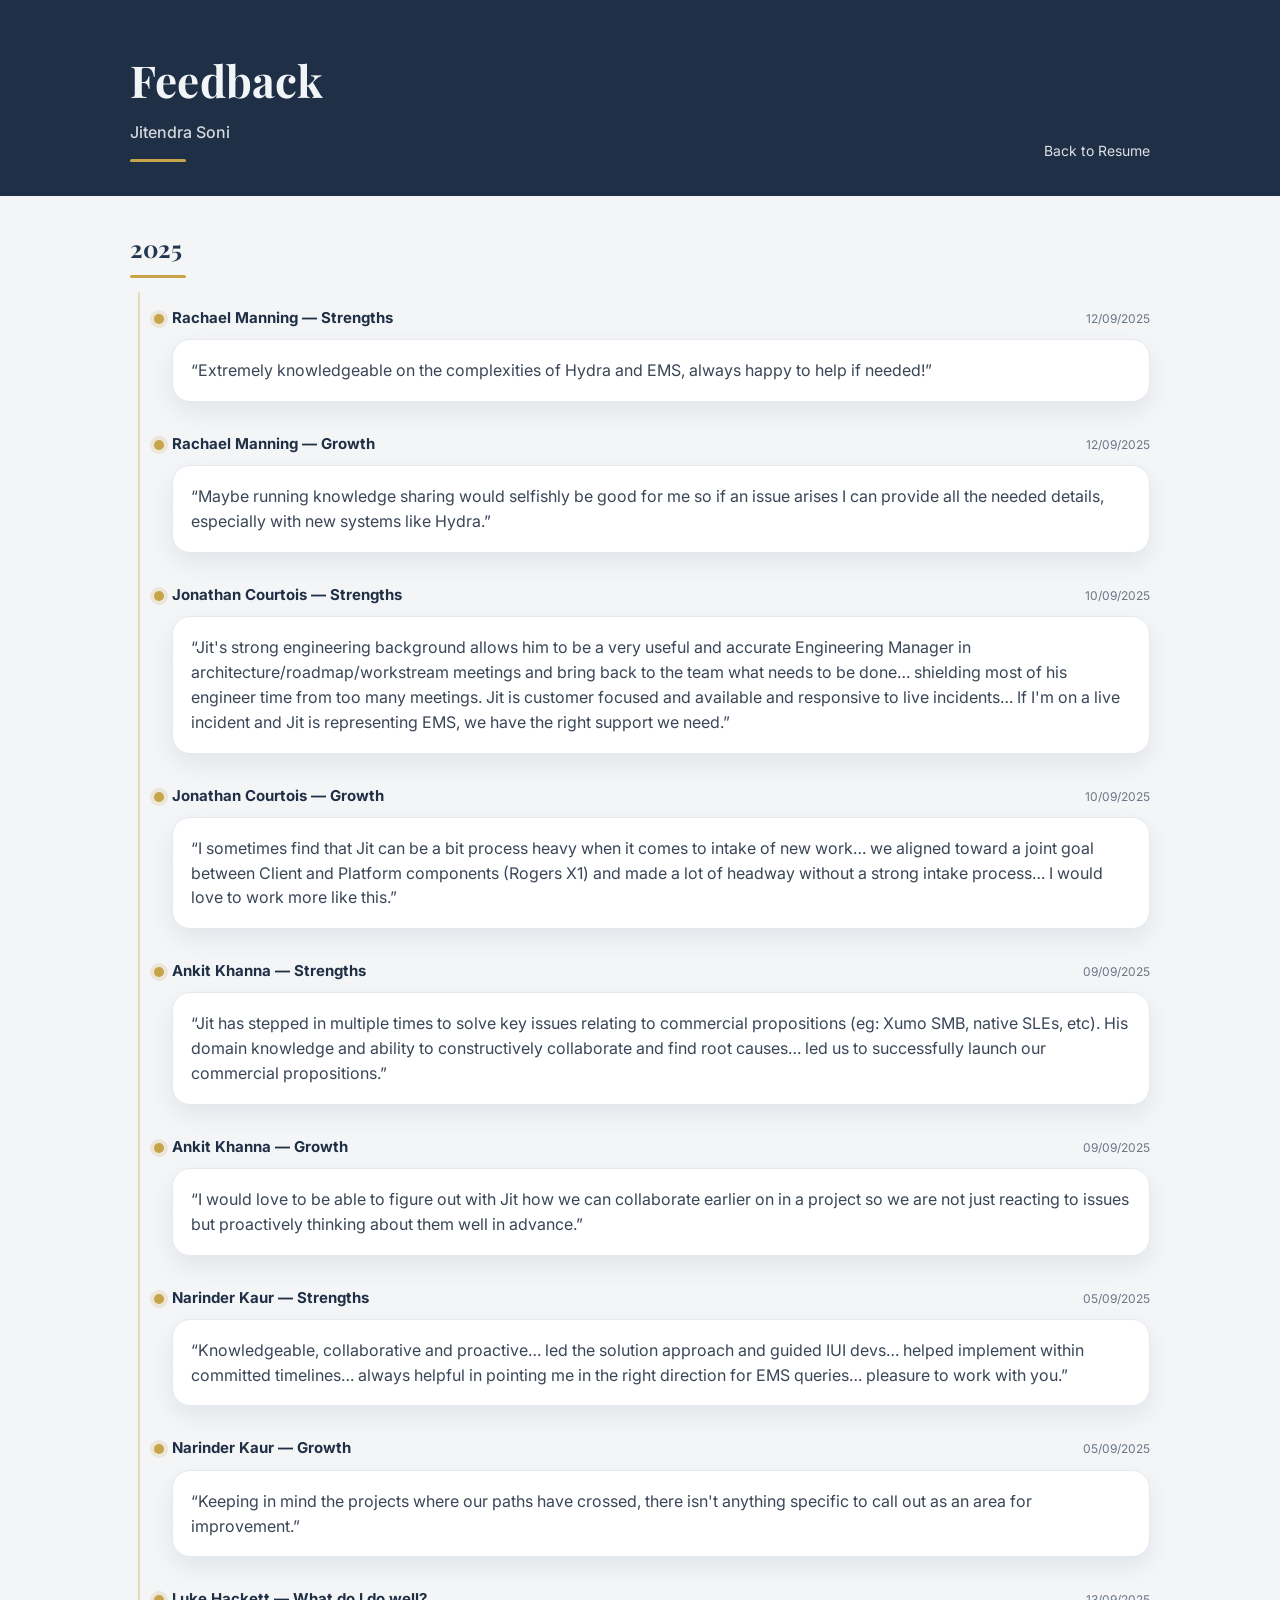
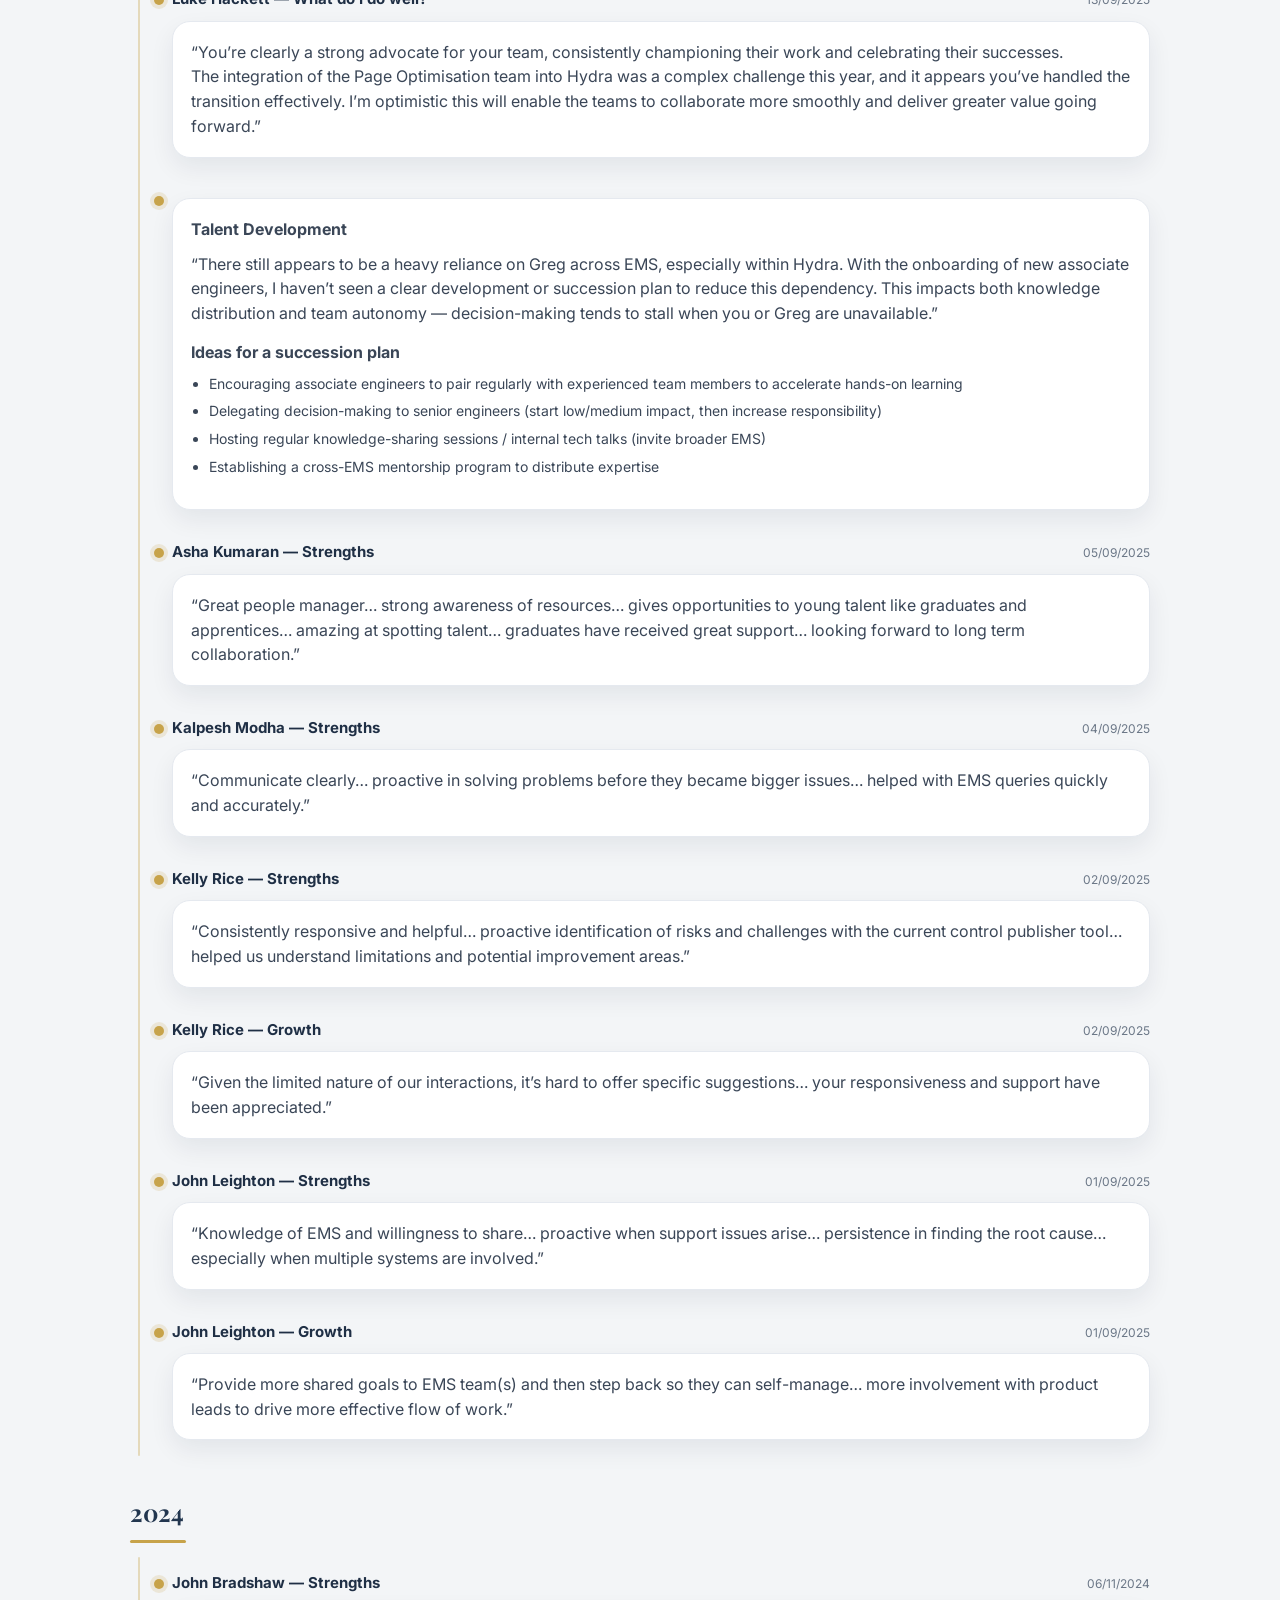
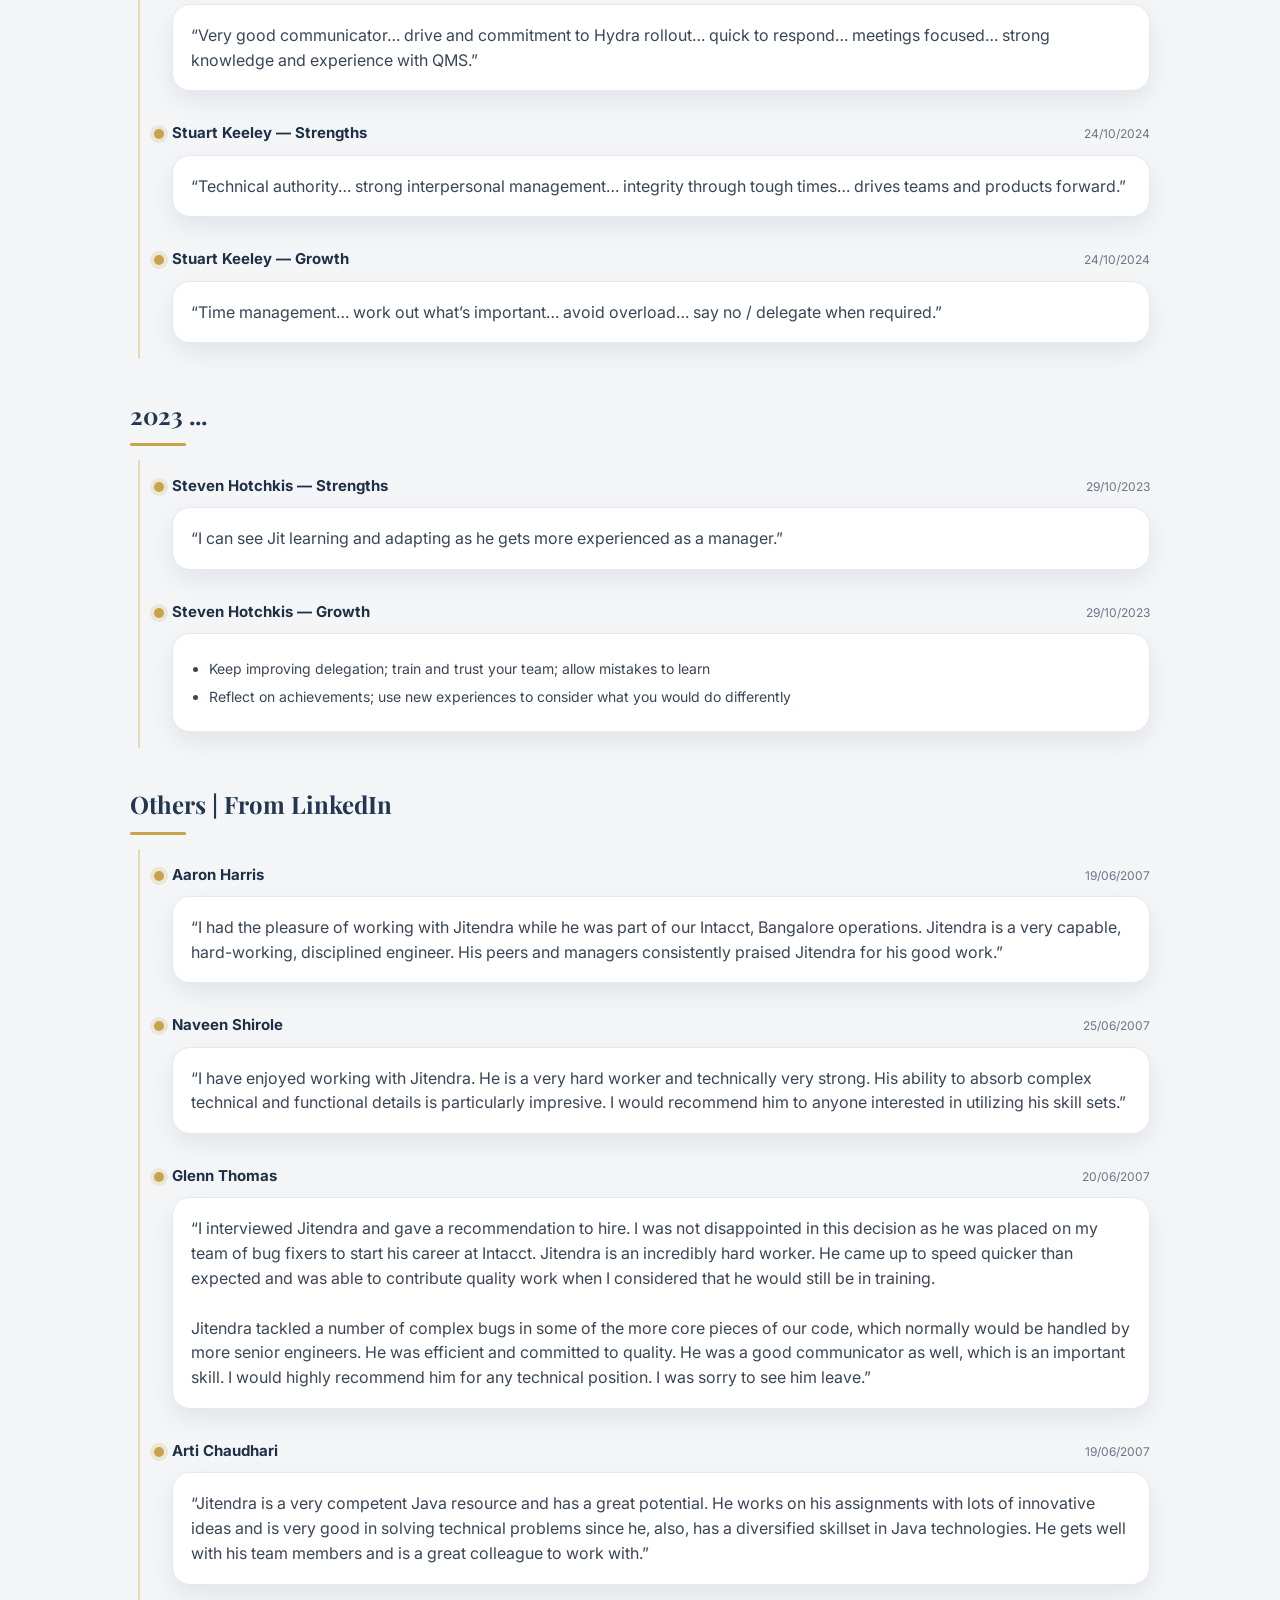
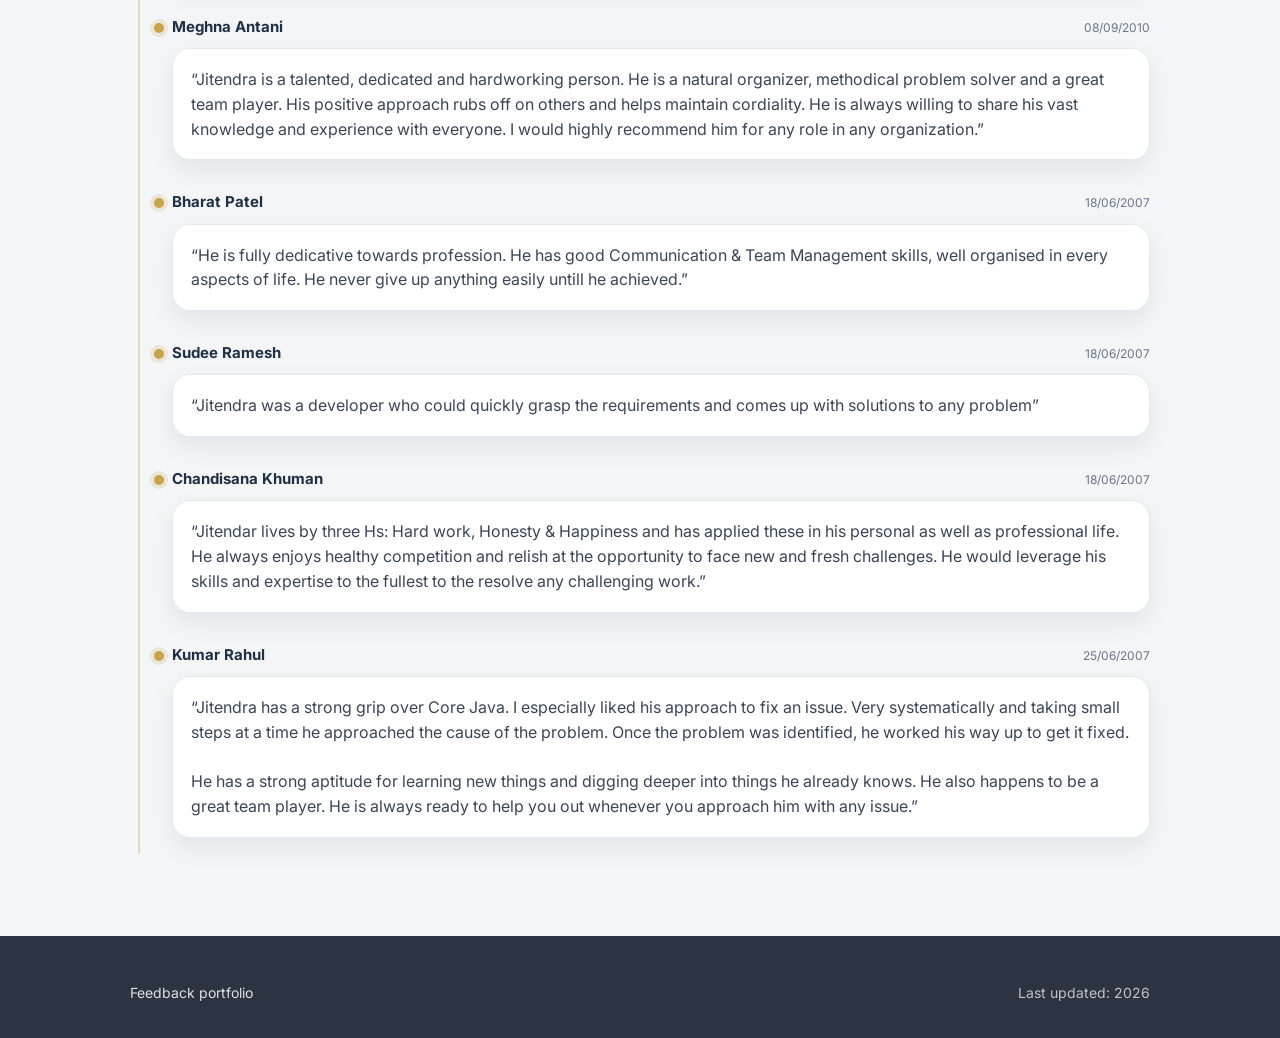
==== commit 70150f48: "updated feedbacks, added wingfinder" ====
--- a/feedback.html
+++ b/feedback.html
@@ -404,7 +404,7 @@
         <!-- 2023 -->
         <section class="section">
             <div class="section__head">
-                <h2>2023</h2>
+                <h2>2023 ...</h2>
                 <div class="section__underline"></div>
             </div>
 
@@ -444,10 +444,10 @@
             </div>
         </section>
 
-        <!-- All -->
+        <!-- All Others -->
         <section class="section">
             <div class="section__head">
-                <h2>All</h2>
+                <h2>Others | From LinkedIn</h2>
                 <div class="section__underline"></div>
             </div>
 
@@ -457,7 +457,7 @@
                     <div class="tl-marker"></div>
                     <div class="tl-content">
                         <div class="tl-row">
-                            <h3>Aaron Harris</h3>
+                            <h3><a href="https://www.sage.com/en-gb/blog/author/aaronharris/" target="_blank">Aaron Harris</a></h3>
                             <div class="tl-date">19/06/2007</div>
                         </div>
                         <div class="card" style="margin-top:10px;">
@@ -472,7 +472,7 @@
                     <div class="tl-marker"></div>
                     <div class="tl-content">
                         <div class="tl-row">
-                            <h3>Naveen Shirole</h3>
+                            <h3><a href="https://www.linkedin.com/in/shirole/" target="_blank">Naveen Shirole</a></h3>
                             <div class="tl-date">25/06/2007</div>
                         </div>
                         <div class="card" style="margin-top:10px;">
